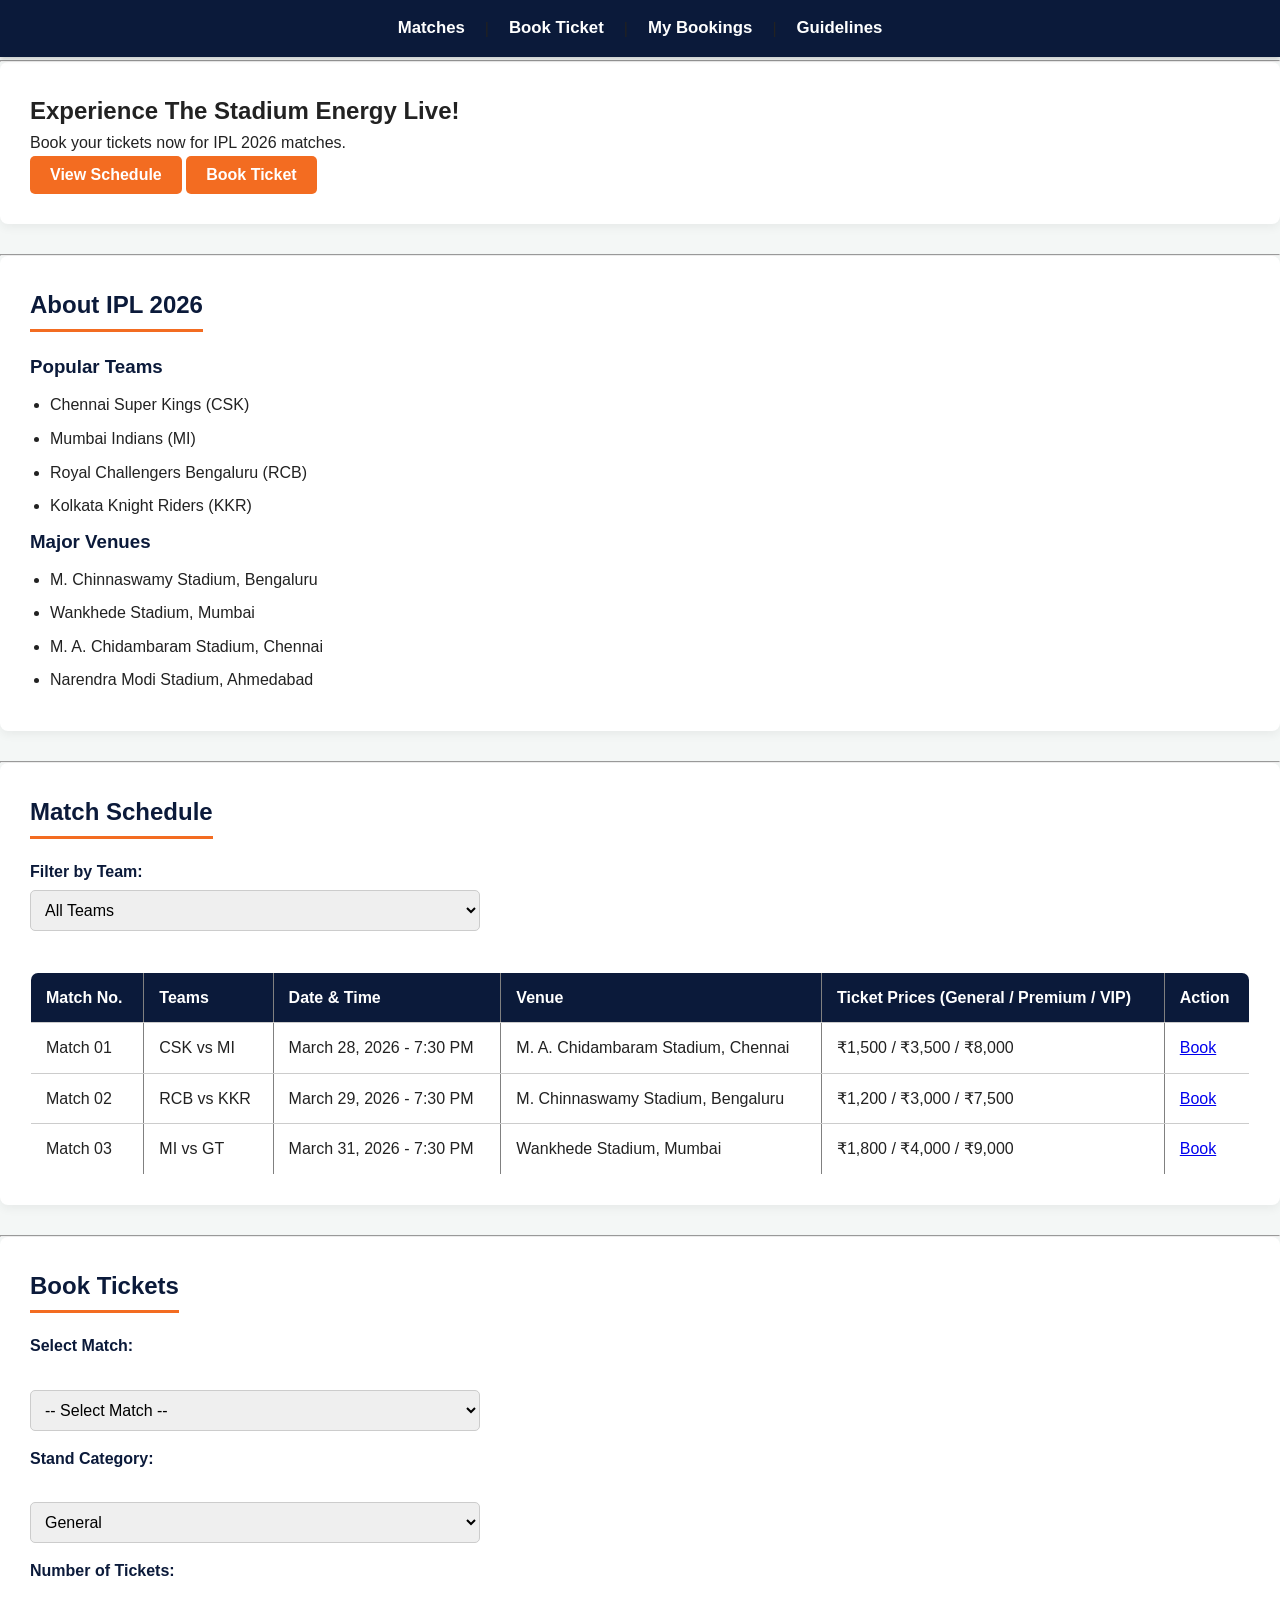
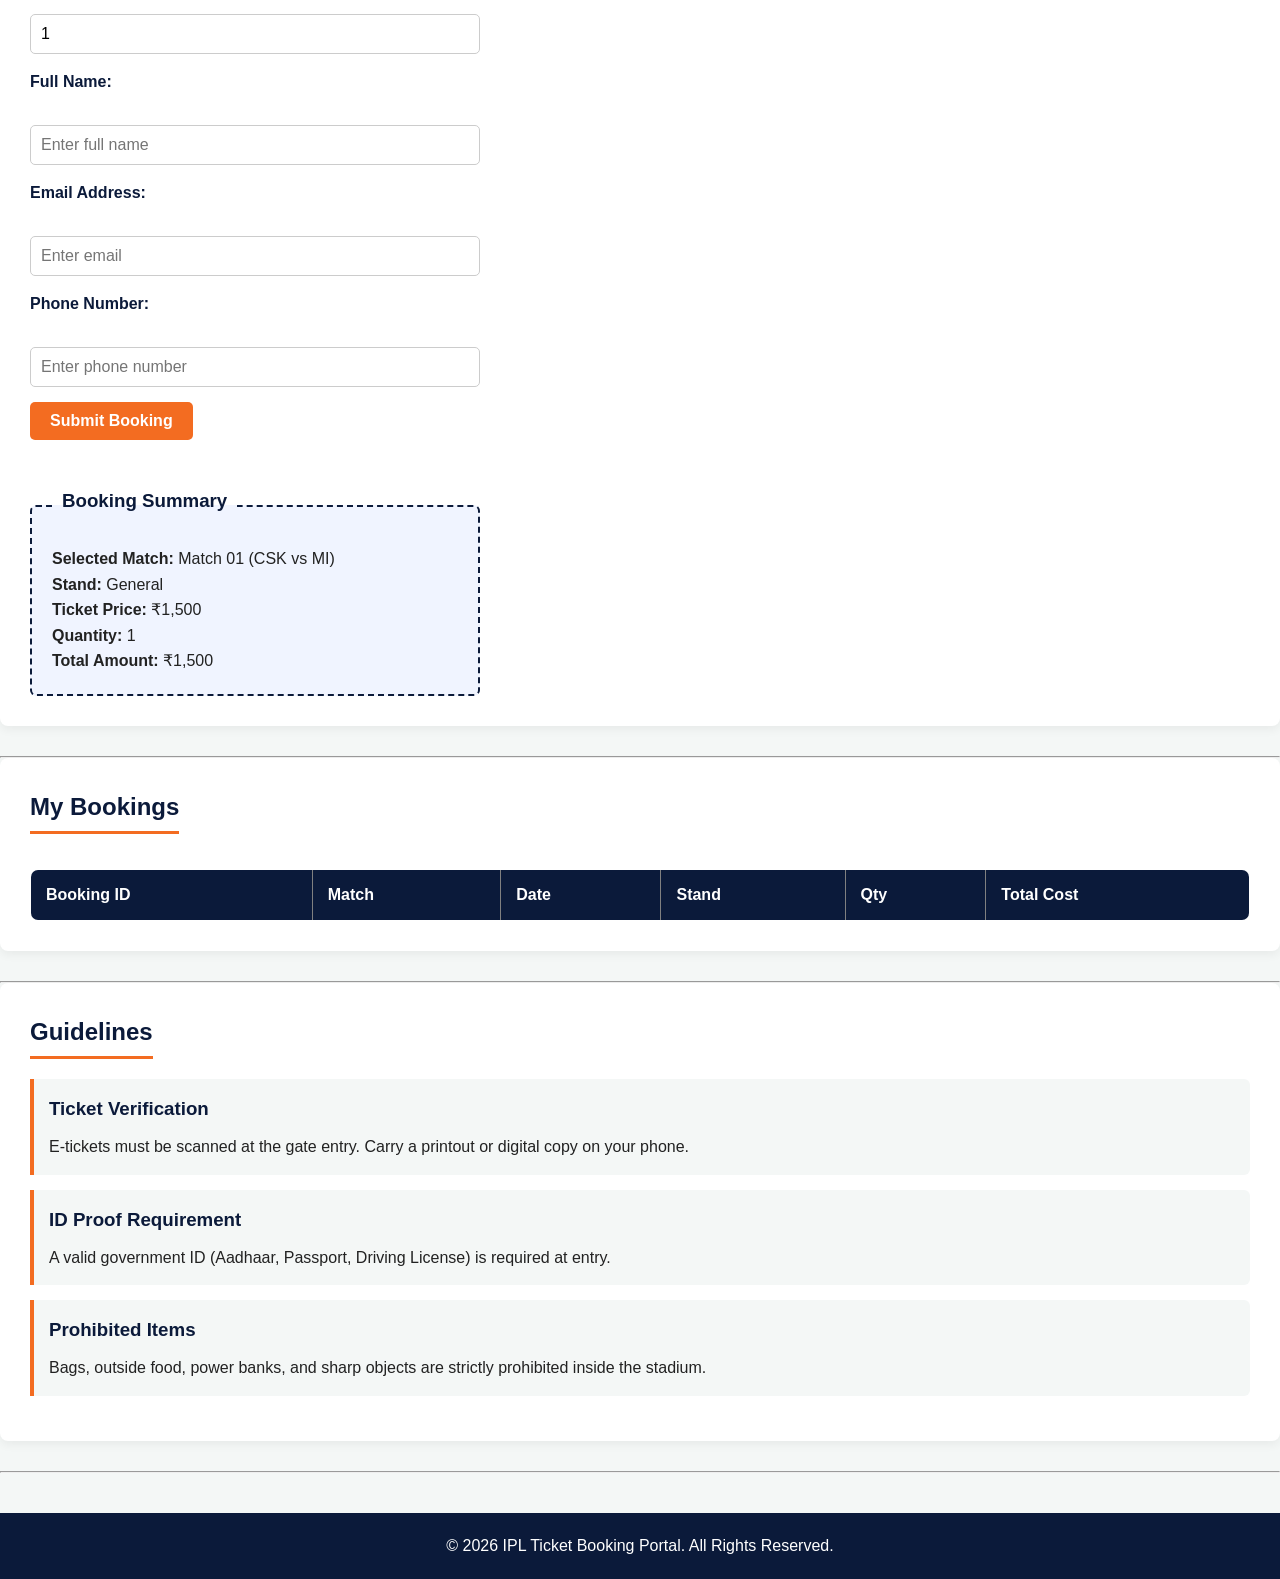
==== index.html @ 17ff1661 "initial commit containg my first html and css files" ====
<!DOCTYPE html>
<html lang="en">
<head>
    <meta charset="UTF-8">
    <title>IPL 2026 Ticket Booking</title>
    <link rel="stylesheet" href="style.css">
</head>
<body>

    <!-- Navigation Bar -->
    <header>
        <nav>
            <a href="#schedule">Matches</a> | 
            <a href="#book-ticket">Book Ticket</a> | 
            <a href="#my-bookings">My Bookings</a> | 
            <a href="#guidelines">Guidelines</a>
        </nav>
    </header>

    <hr>

    <!-- Banner (Hero) Section -->
    <section>
        <h1>Experience The Stadium Energy Live!</h1>
        <p>Book your tickets now for IPL 2026 matches.</p>
        <a href="#schedule"><button>View Schedule</button></a>
        <a href="#book-ticket"><button>Book Ticket</button></a>
    </section>

    <hr>

    <!-- About IPL 2026 Section -->
    <section>
        <h2>About IPL 2026</h2>
        
        <h3>Popular Teams</h3>
        <ul>
            <li>Chennai Super Kings (CSK)</li>
            <li>Mumbai Indians (MI)</li>
            <li>Royal Challengers Bengaluru (RCB)</li>
            <li>Kolkata Knight Riders (KKR)</li>
        </ul>

        <h3>Major Venues</h3>
        <ul>
            <li>M. Chinnaswamy Stadium, Bengaluru</li>
            <li>Wankhede Stadium, Mumbai</li>
            <li>M. A. Chidambaram Stadium, Chennai</li>
            <li>Narendra Modi Stadium, Ahmedabad</li>
        </ul>
    </section>

    <hr>

    <!-- Match Schedule Section -->
    <section id="schedule">
        <h2>Match Schedule</h2>

        <!-- Team Filter -->
        <label for="filter">Filter by Team: </label>
        <select id="filter">
            <option value="all">All Teams</option>
            <option value="CSK">Chennai Super Kings</option>
            <option value="MI">Mumbai Indians</option>
            <option value="RCB">Royal Challengers Bengaluru</option>
        </select>

        <br><br>

        <!-- Schedule Table -->
        <table border="1">
            <thead>
                <tr>
                    <th>Match No.</th>
                    <th>Teams</th>
                    <th>Date & Time</th>
                    <th>Venue</th>
                    <th>Ticket Prices (General / Premium / VIP)</th>
                    <th>Action</th>
                </tr>
            </thead>
            <tbody>
                <tr>
                    <td>Match 01</td>
                    <td>CSK vs MI</td>
                    <td>March 28, 2026 - 7:30 PM</td>
                    <td>M. A. Chidambaram Stadium, Chennai</td>
                    <td>₹1,500 / ₹3,500 / ₹8,000</td>
                    <td><a href="#book-ticket">Book</a></td>
                </tr>
                <tr>
                    <td>Match 02</td>
                    <td>RCB vs KKR</td>
                    <td>March 29, 2026 - 7:30 PM</td>
                    <td>M. Chinnaswamy Stadium, Bengaluru</td>
                    <td>₹1,200 / ₹3,000 / ₹7,500</td>
                    <td><a href="#book-ticket">Book</a></td>
                </tr>
                <tr>
                    <td>Match 03</td>
                    <td>MI vs GT</td>
                    <td>March 31, 2026 - 7:30 PM</td>
                    <td>Wankhede Stadium, Mumbai</td>
                    <td>₹1,800 / ₹4,000 / ₹9,000</td>
                    <td><a href="#book-ticket">Book</a></td>
                </tr>
            </tbody>
        </table>
    </section>

    <hr>

    <!-- Ticket Booking Form & Summary Section -->
    <section id="book-ticket">
        <h2>Book Tickets</h2>

        <!-- Booking Form -->
        <form action="#" method="post">
            <p>
                <label for="match">Select Match:</label><br>
                <select id="match" required>
                    <option value="">-- Select Match --</option>
                    <option value="m1">Match 01: CSK vs MI</option>
                    <option value="m2">Match 02: RCB vs KKR</option>
                    <option value="m3">Match 03: MI vs GT</option>
                </select>
            </p>

            <p>
                <label for="stand">Stand Category:</label><br>
                <select id="stand" required>
                    <option value="General">General</option>
                    <option value="Premium">Premium</option>
                    <option value="VIP">VIP</option>
                </select>
            </p>

            <p>
                <label for="tickets">Number of Tickets:</label><br>
                <input type="number" id="tickets" min="1" max="10" value="1" required>
            </p>

            <p>
                <label for="name">Full Name:</label><br>
                <input type="text" id="name" placeholder="Enter full name" required>
            </p>

            <p>
                <label for="email">Email Address:</label><br>
                <input type="email" id="email" placeholder="Enter email" required>
            </p>

            <p>
                <label for="phone">Phone Number:</label><br>
                <input type="tel" id="phone" placeholder="Enter phone number" required>
            </p>

            <button type="submit">Submit Booking</button>
        </form>

        <br>

        <!-- Booking Summary Card -->
        <fieldset>
            <legend><h3>Booking Summary</h3></legend>
            <p><strong>Selected Match:</strong> Match 01 (CSK vs MI)</p>
            <p><strong>Stand:</strong> General</p>
            <p><strong>Ticket Price:</strong> ₹1,500</p>
            <p><strong>Quantity:</strong> 1</p>
            <p><strong>Total Amount:</strong> ₹1,500</p>
        </fieldset>
    </section>

    <hr>

    <!-- My Bookings Section -->
    <section id="my-bookings">
        <h2>My Bookings</h2>
        <table border="1">
            <thead>
                <tr>
                    <th>Booking ID</th>
                    <th>Match</th>
                    <th>Date</th>
                    <th>Stand</th>
                    <th>Qty</th>
                    <th>Total Cost</th>
                </tr>
            </thead>
            <tbody>
                <!-- Empty table for future record -->
            </tbody>
        </table>
    </section>

    <hr>

    <!-- Guidelines Section -->
    <section id="guidelines">
        <h2>Guidelines</h2>
        
        <article>
            <h3>Ticket Verification</h3>
            <p>E-tickets must be scanned at the gate entry. Carry a printout or digital copy on your phone.</p>
        </article>

        <article>
            <h3>ID Proof Requirement</h3>
            <p>A valid government ID (Aadhaar, Passport, Driving License) is required at entry.</p>
        </article>

        <article>
            <h3>Prohibited Items</h3>
            <p>Bags, outside food, power banks, and sharp objects are strictly prohibited inside the stadium.</p>
        </article>
    </section>

    <hr>

    <!-- Footer -->
    <footer>
        <p>&copy; 2026 IPL Ticket Booking Portal. All Rights Reserved.</p>
    </footer>

</body>
</html>
---- style.css ----
/* ==========================================
   1. CSS Variables (Theme Configuration)
   ================================---------- */
:root {
    --primary-color: #0b1a3a;     /* Deep Navy */
    --accent-color: #f36c21;      /* IPL Orange */
    --bg-color: #f4f7f6;          /* Light grayish background */
    --card-bg: #ffffff;           /* Pure white for cards */
    --text-color: #222222;        /* Dark text for readability */
    --border-color: #cccccc;      /* Light gray for borders */
}

/* ==========================================
   2. Base Reset & Typography
   ================================---------- */
* {
    margin: 0;
    padding: 0;
    box-sizing: border-box;
    font-family: 'Segoe UI', Tahoma, Geneva, Verdana, sans-serif;
}

body {
    background-color: var(--bg-color);
    color: var(--text-color);
    line-height: 1.6;
}

.container {
    width: 85%;
    max-width: 1200px;
    margin: 30px auto;
}

/* ==========================================
   3. Navigation Bar (Fixed Position)
   ================================---------- */
header {
    background-color: var(--primary-color);
    position: fixed;
    top: 0;
    left: 0;
    width: 100%;
    z-index: 1000;
    box-shadow: 0 2px 5px rgba(0, 0, 0, 0.2);
}

nav {
    display: flex;
    justify-content: center;
    align-items: center;
    padding: 15px 0;
}

nav a {
    color: #ffffff;
    text-decoration: none;
    margin: 0 20px;
    font-weight: 600;
    font-size: 1.05rem;
    transition: color 0.3s ease;
}

nav a:hover {
    color: var(--accent-color);
}

/* Push content down so it doesn't hide under fixed header */
body {
    padding-top: 60px; 
}

/* ==========================================
   4. Banner (Hero) Section
   ================================---------- */
.hero {
    background: linear-gradient(rgba(11, 26, 58, 0.85), rgba(11, 26, 58, 0.85)), 
                url('https://images.unsplash.com/photo-1540747913346-19e32dc3e97e?q=80&w=1200') center/cover no-repeat;
    color: #ffffff;
    text-align: center;
    padding: 100px 20px;
    margin-bottom: 30px;
}

.hero h1 {
    font-size: 2.5rem;
    margin-bottom: 10px;
}

.hero p {
    font-size: 1.2rem;
    margin-bottom: 25px;
    color: #dddddd;
}

/* ==========================================
   5. Buttons & Links Styling
   ================================---------- */
button, .btn {
    background-color: var(--accent-color);
    color: #ffffff;
    border: none;
    padding: 10px 20px;
    font-size: 1rem;
    font-weight: bold;
    border-radius: 5px;
    cursor: pointer;
    text-decoration: none;
    display: inline-block;
    transition: background-color 0.2s ease;
}

button:hover, .btn:hover {
    background-color: #d95a12;
}

/* ==========================================
   6. Sections & Cards Styling
   ================================---------- */
section {
    background-color: var(--card-bg);
    padding: 30px;
    margin-bottom: 30px;
    border-radius: 8px;
    box-shadow: 0 4px 10px rgba(0, 0, 0, 0.05);
}

h2 {
    color: var(--primary-color);
    border-bottom: 3px solid var(--accent-color);
    display: inline-block;
    padding-bottom: 5px;
    margin-bottom: 20px;
}

h3 {
    color: var(--primary-color);
    margin-bottom: 10px;
}

ul {
    padding-left: 20px;
}

li {
    margin-bottom: 8px;
}

/* Guidelines Articles as Cards */
article {
    background-color: var(--bg-color);
    border-left: 4px solid var(--accent-color);
    padding: 15px;
    margin-bottom: 15px;
    border-radius: 0 6px 6px 0;
}

/* ==========================================
   7. Tables Styling
   ================================---------- */
table {
    width: 100%;
    border-collapse: collapse;
    margin-top: 15px;
    background-color: var(--card-bg);
    border-radius: 8px;
    overflow: hidden;
}

th, td {
    padding: 12px 15px;
    text-align: left;
    border-bottom: 1px solid var(--border-color);
}

th {
    background-color: var(--primary-color);
    color: #ffffff;
}

tr:hover {
    background-color: #f1f5f9;
}

/* ==========================================
   8. Forms & Summary Fieldset Styling
   ================================---------- */
form p {
    margin-bottom: 15px;
}

label {
    font-weight: 600;
    display: block;
    margin-bottom: 5px;
    color: var(--primary-color);
}

input, select {
    width: 100%;
    max-width: 450px;
    padding: 10px;
    border: 1px solid var(--border-color);
    border-radius: 5px;
    box-sizing: border-box;
    font-size: 1rem;
}

input:focus, select:focus {
    outline: none;
    border-color: var(--accent-color);
}

fieldset {
    border: 2px dashed var(--primary-color);
    border-radius: 6px;
    padding: 20px;
    background-color: #f0f4ff;
    max-width: 450px;
    margin-top: 20px;
}

legend {
    font-weight: bold;
    color: var(--primary-color);
    padding: 0 10px;
}

/* ==========================================
   9. Footer Styling
   ================================---------- */
footer {
    background-color: var(--primary-color);
    color: #ffffff;
    text-align: center;
    padding: 20px 0;
    margin-top: 40px;
}
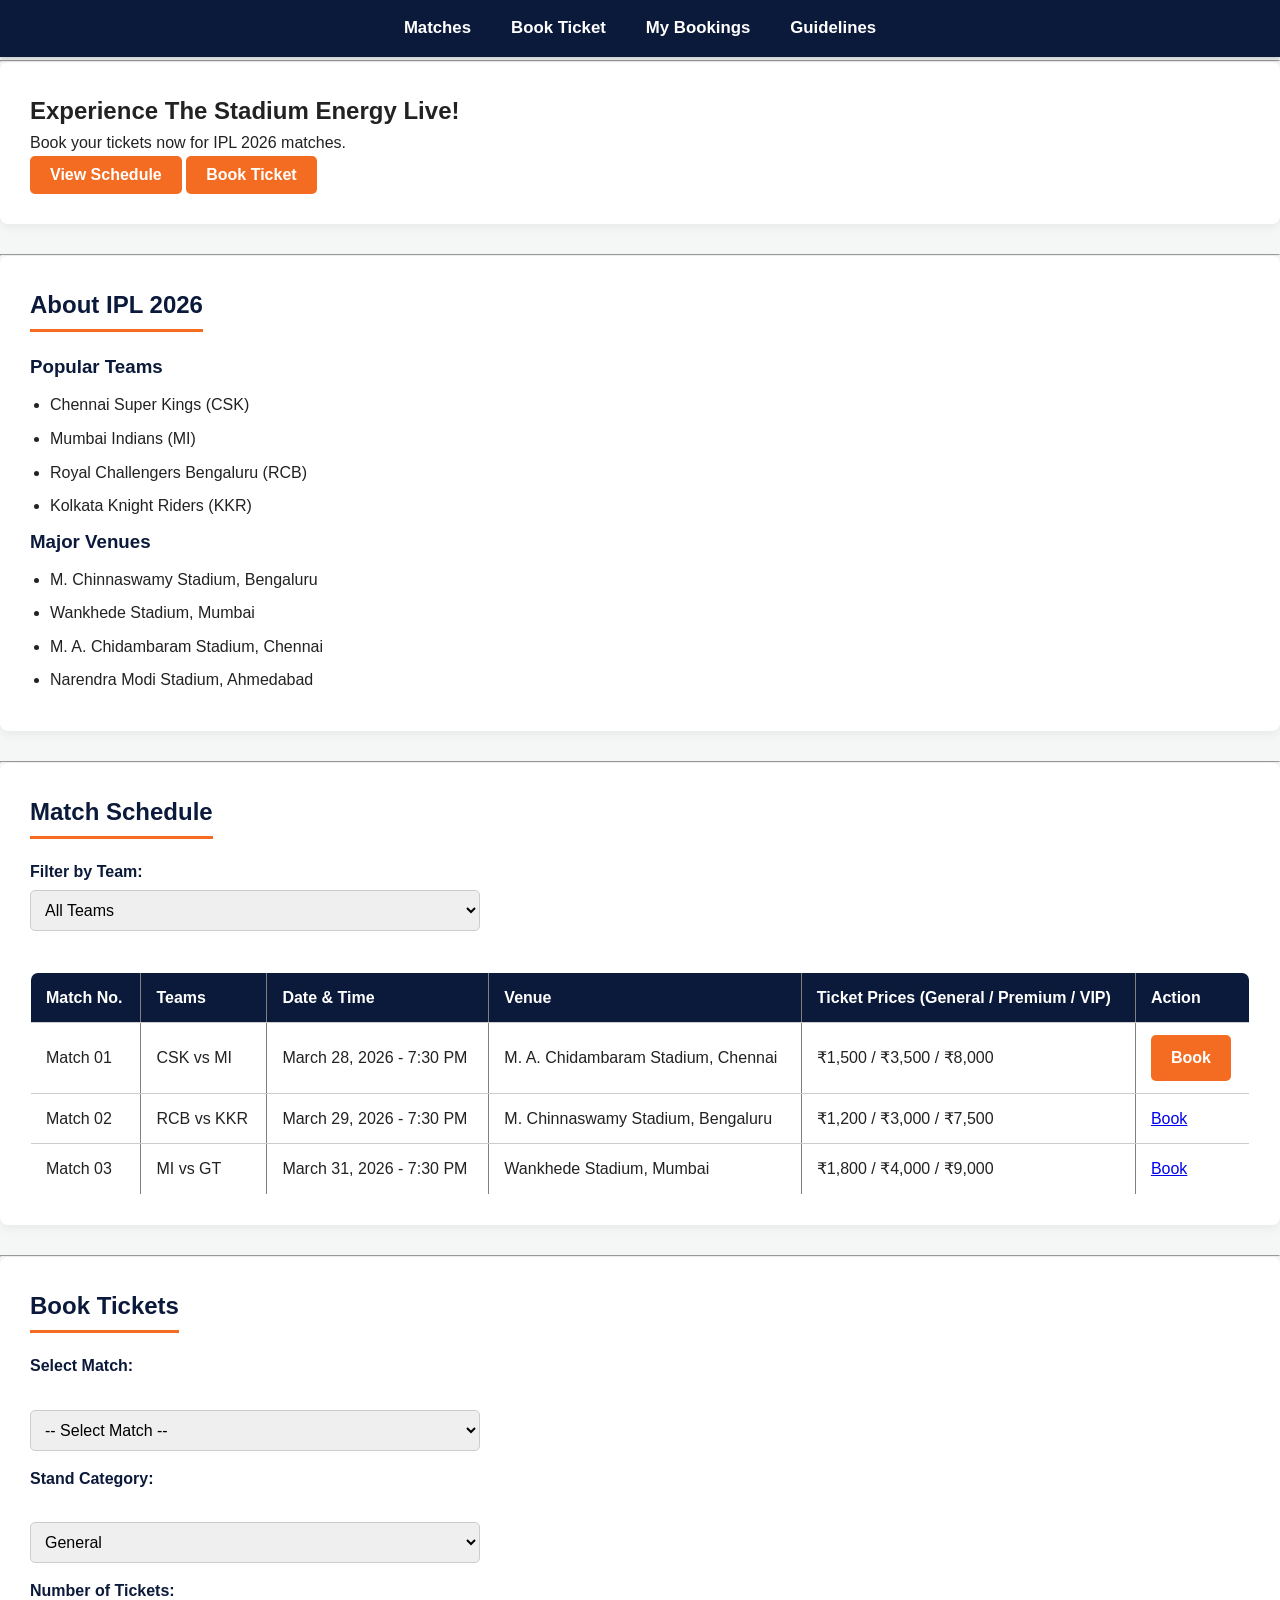
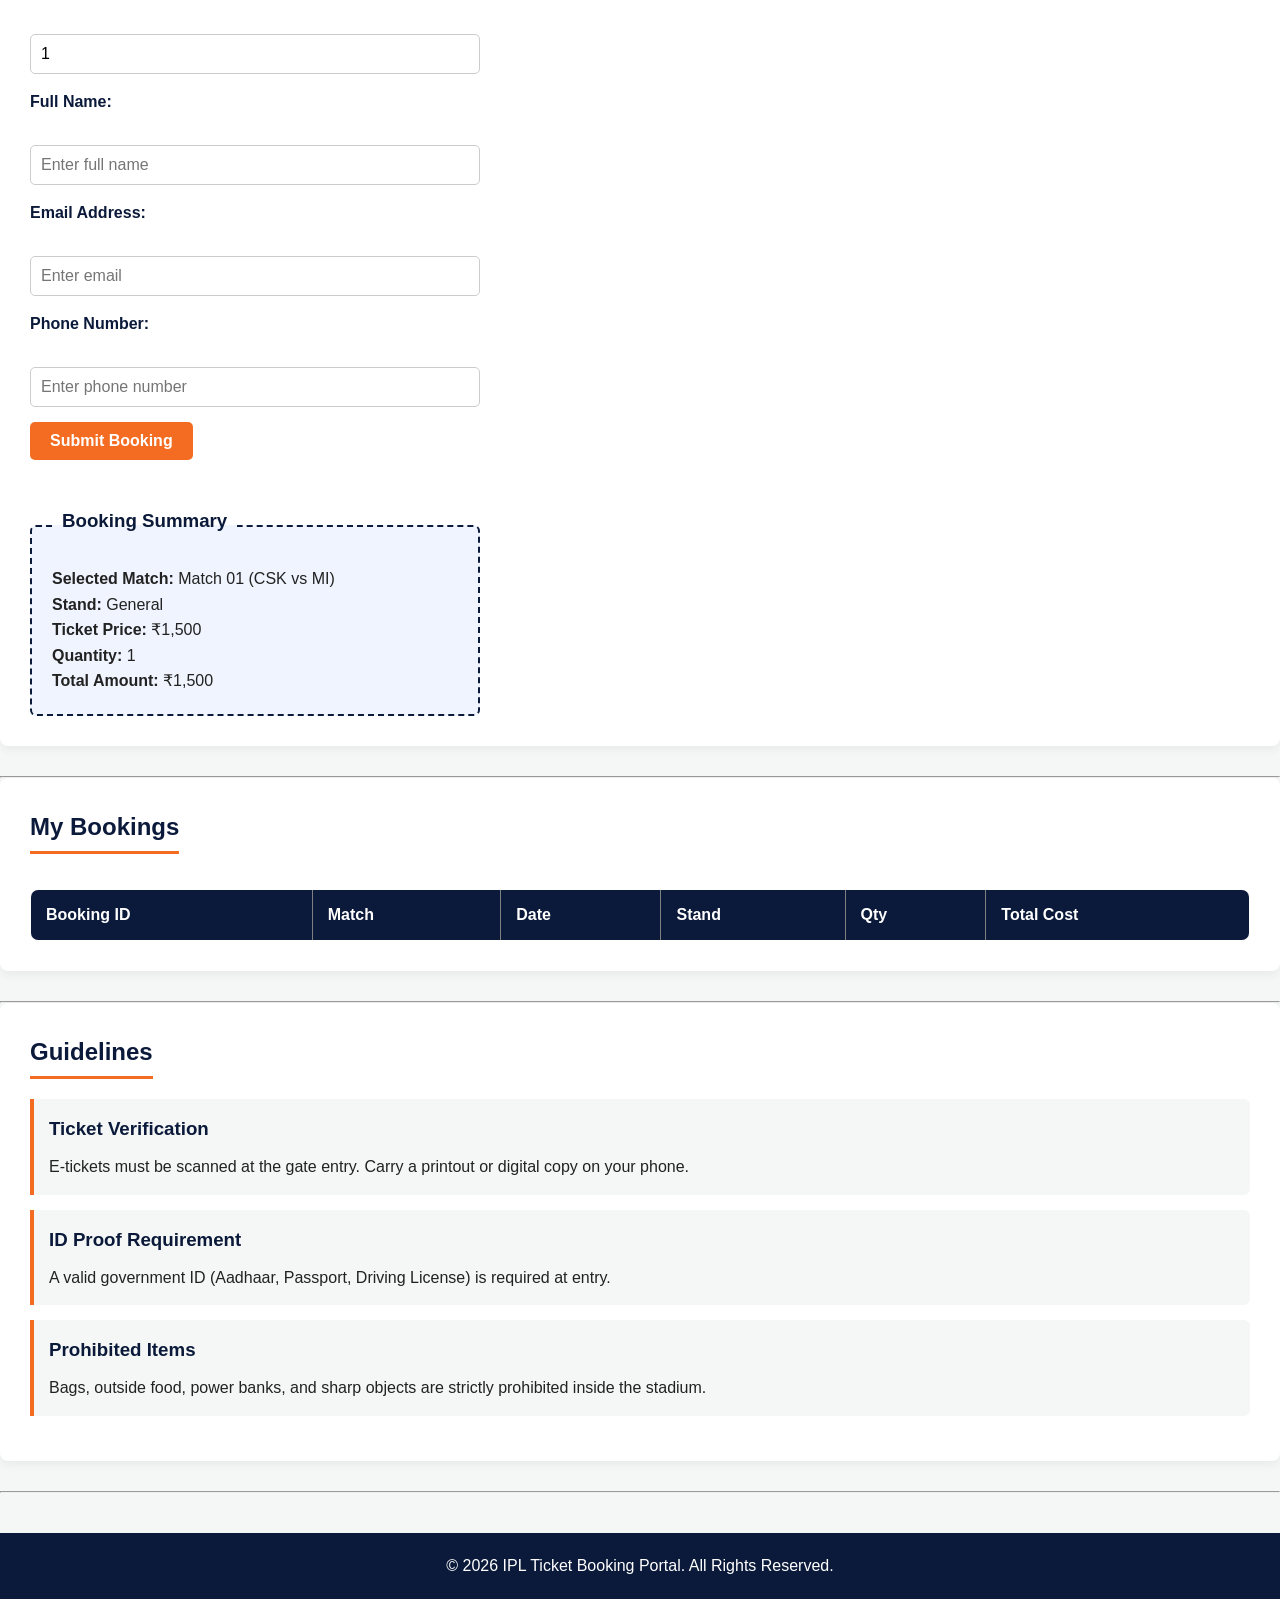
==== commit f8f664fe: "Add booking form page with HTML5 validation" ====
--- a/index.html
+++ b/index.html
@@ -10,11 +10,11 @@
     <!-- Navigation Bar -->
     <header>
         <nav>
-            <a href="#schedule">Matches</a> | 
-            <a href="#book-ticket">Book Ticket</a> | 
-            <a href="#my-bookings">My Bookings</a> | 
-            <a href="#guidelines">Guidelines</a>
-        </nav>
+    <a href="index.html#schedule">Matches</a>
+    <a href="booking.html">Book Ticket</a>
+    <a href="index.html#my-bookings">My Bookings</a>
+    <a href="index.html#guidelines">Guidelines</a>
+</nav>
     </header>
 
     <hr>
@@ -86,7 +86,7 @@
                     <td>March 28, 2026 - 7:30 PM</td>
                     <td>M. A. Chidambaram Stadium, Chennai</td>
                     <td>₹1,500 / ₹3,500 / ₹8,000</td>
-                    <td><a href="#book-ticket">Book</a></td>
+                   <td><a href="booking.html" class="btn">Book</a></td>
                 </tr>
                 <tr>
                     <td>Match 02</td>
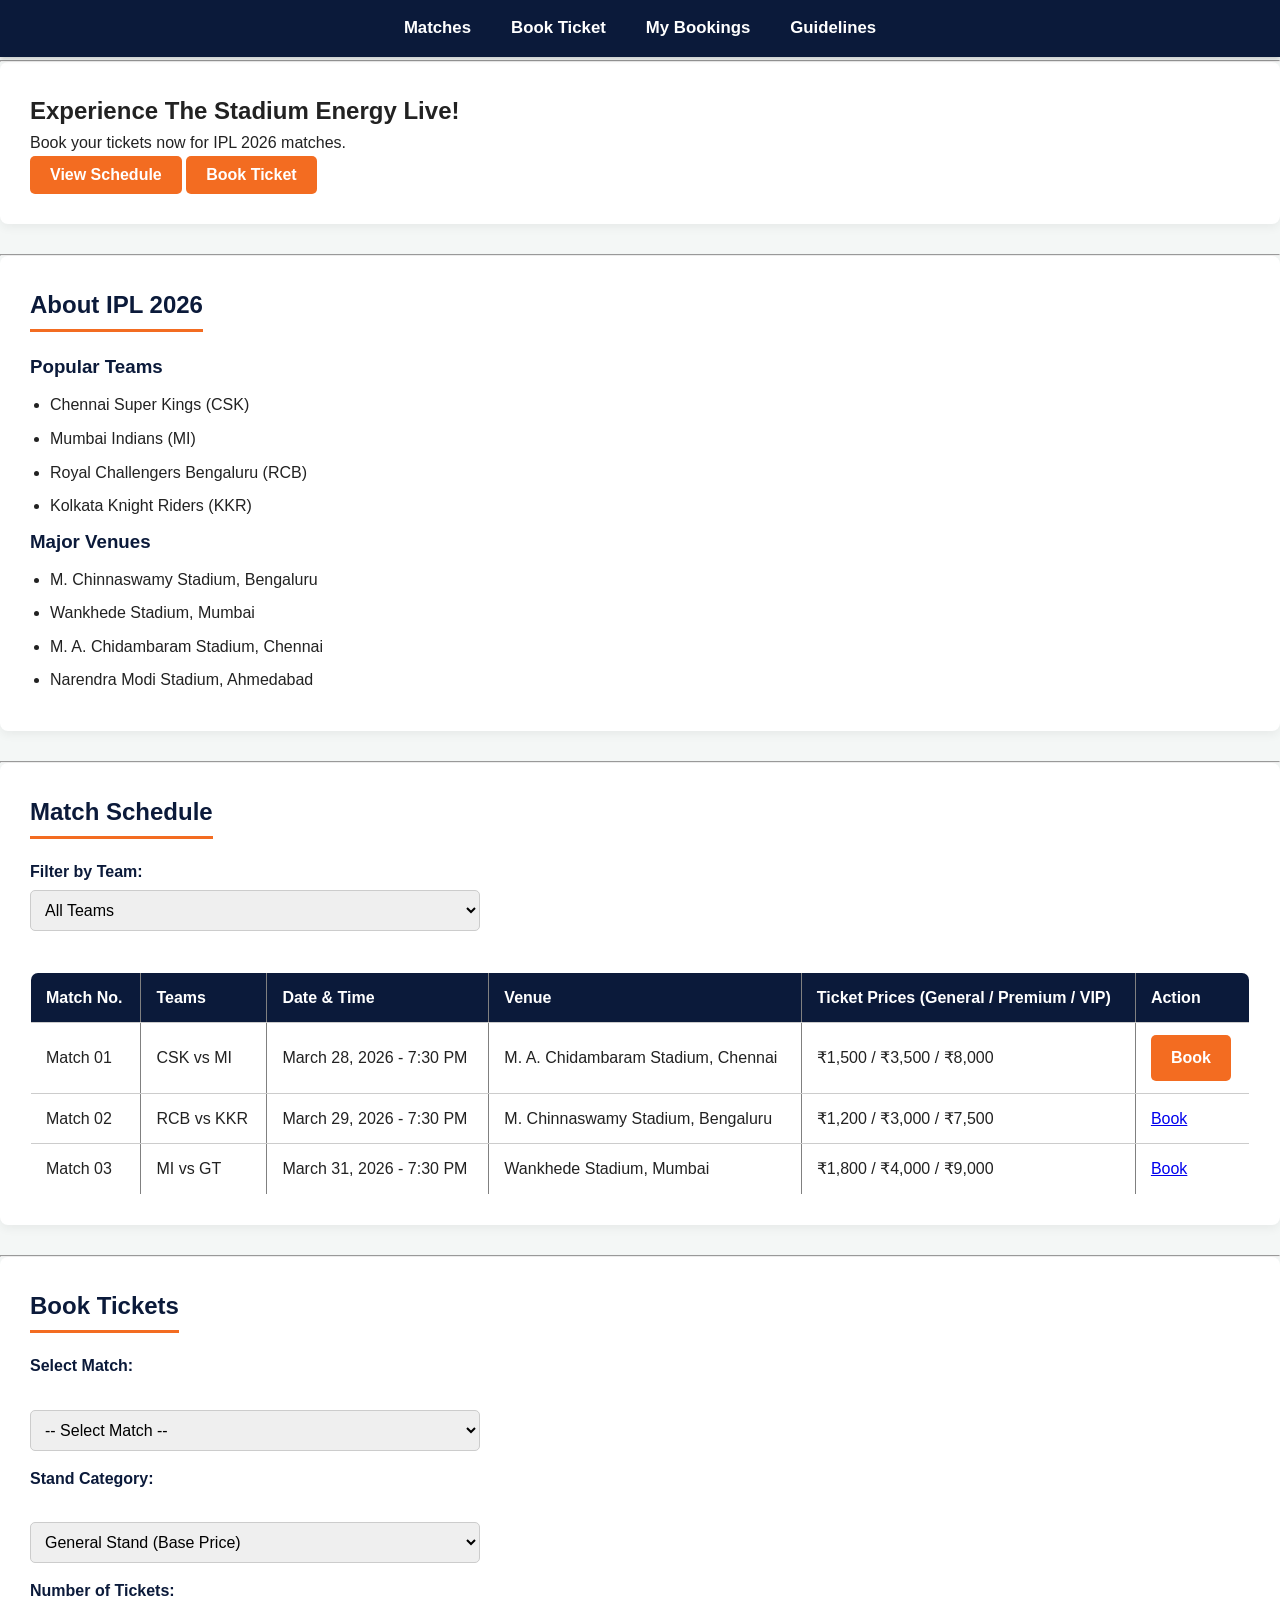
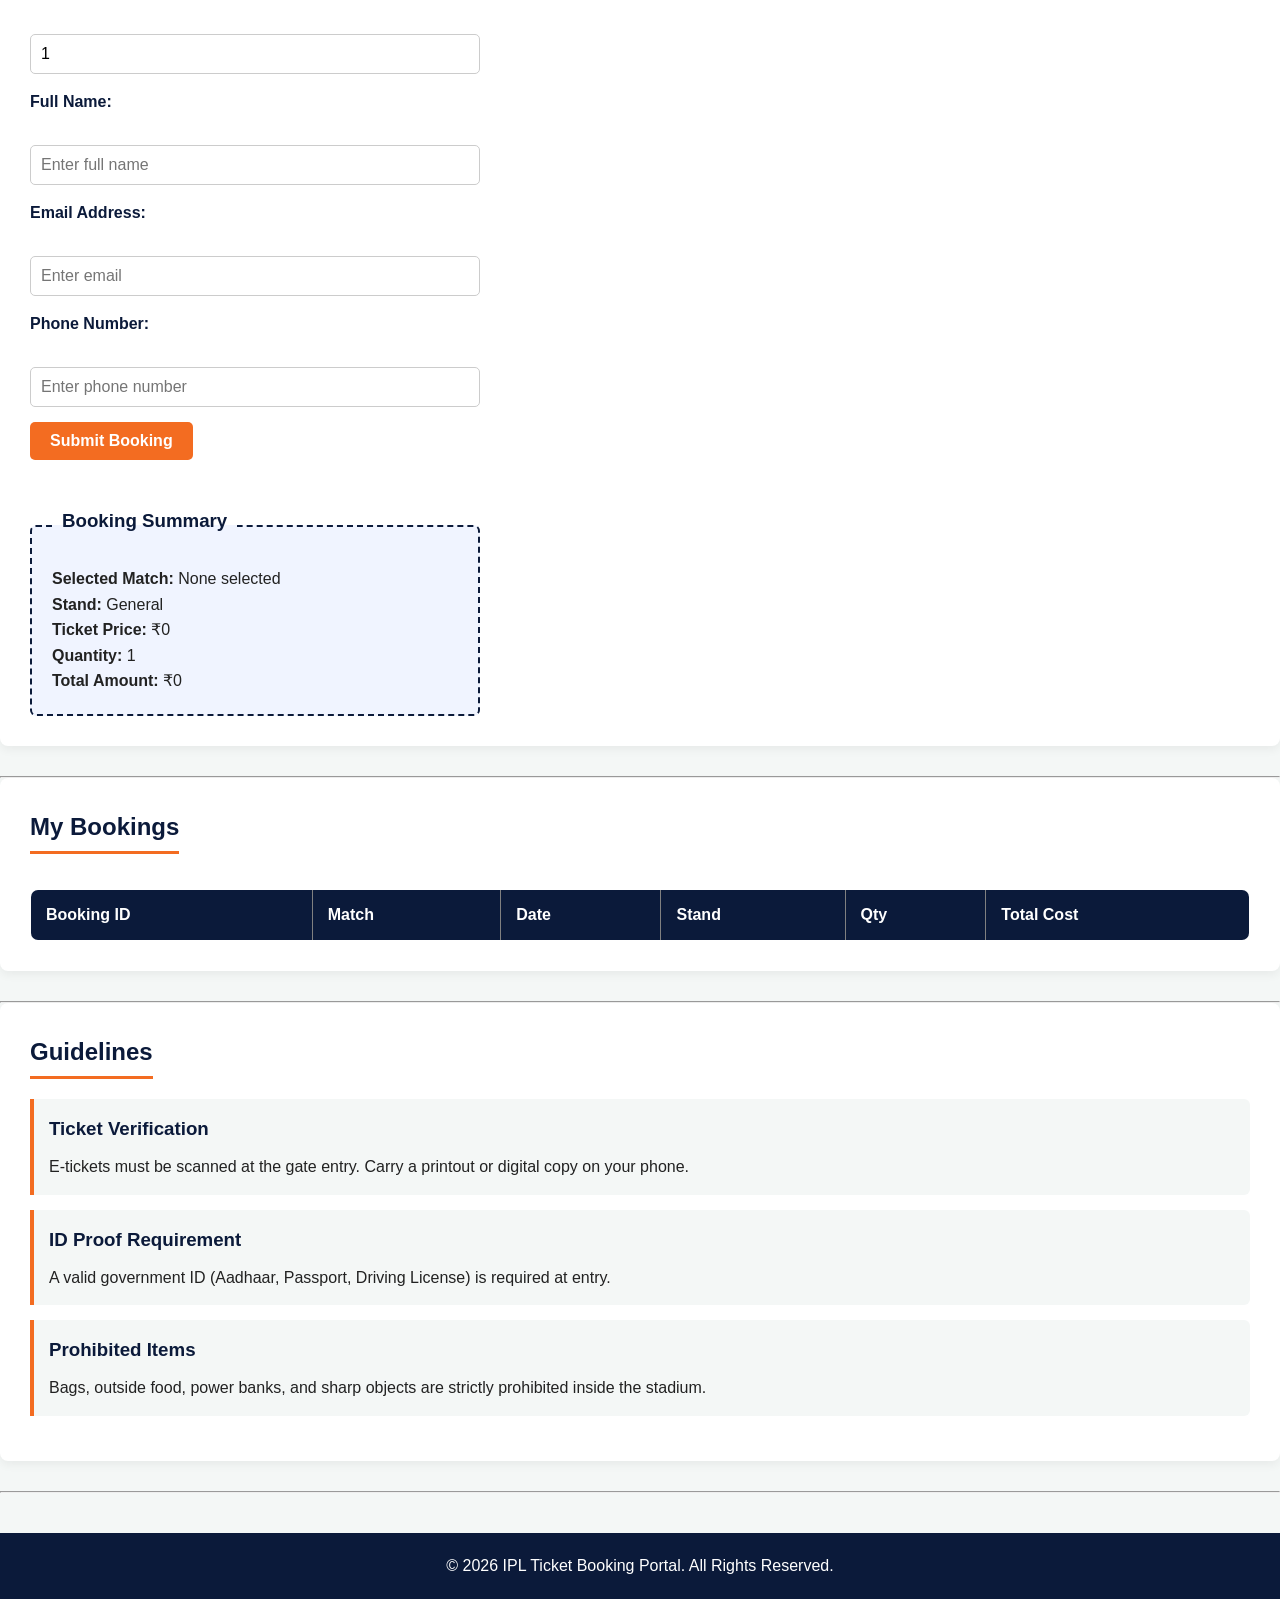
==== commit 5dbe7741: "Complete IPL ticket booking lab with live JS form summary and validation evidence" ====
--- a/index.html
+++ b/index.html
@@ -10,11 +10,11 @@
     <!-- Navigation Bar -->
     <header>
         <nav>
-    <a href="index.html#schedule">Matches</a>
-    <a href="booking.html">Book Ticket</a>
-    <a href="index.html#my-bookings">My Bookings</a>
-    <a href="index.html#guidelines">Guidelines</a>
-</nav>
+            <a href="index.html#schedule">Matches</a>
+            <a href="booking.html">Book Ticket</a>
+            <a href="index.html#my-bookings">My Bookings</a>
+            <a href="index.html#guidelines">Guidelines</a>
+        </nav>
     </header>
 
     <hr>
@@ -86,7 +86,7 @@
                     <td>March 28, 2026 - 7:30 PM</td>
                     <td>M. A. Chidambaram Stadium, Chennai</td>
                     <td>₹1,500 / ₹3,500 / ₹8,000</td>
-                   <td><a href="booking.html" class="btn">Book</a></td>
+                    <td><a href="booking.html" class="btn">Book</a></td>
                 </tr>
                 <tr>
                     <td>Match 02</td>
@@ -117,27 +117,27 @@
         <!-- Booking Form -->
         <form action="#" method="post">
             <p>
-                <label for="match">Select Match:</label><br>
-                <select id="match" required>
-                    <option value="">-- Select Match --</option>
-                    <option value="m1">Match 01: CSK vs MI</option>
-                    <option value="m2">Match 02: RCB vs KKR</option>
-                    <option value="m3">Match 03: MI vs GT</option>
+                <label for="matchSelect">Select Match:</label><br>
+                <select id="matchSelect" required>
+                    <option value="" data-price="0">-- Select Match --</option>
+                    <option value="Match 01: CSK vs MI" data-price="1500">Match 01: CSK vs MI (₹1,500)</option>
+                    <option value="Match 02: RCB vs KKR" data-price="1200">Match 02: RCB vs KKR (₹1,200)</option>
+                    <option value="Match 03: MI vs GT" data-price="1800">Match 03: MI vs GT (₹1,800)</option>
                 </select>
             </p>
 
             <p>
-                <label for="stand">Stand Category:</label><br>
-                <select id="stand" required>
-                    <option value="General">General</option>
-                    <option value="Premium">Premium</option>
-                    <option value="VIP">VIP</option>
+                <label for="standSelect">Stand Category:</label><br>
+                <select id="standSelect" required>
+                    <option value="General" data-multiplier="1">General Stand (Base Price)</option>
+                    <option value="Premium" data-multiplier="2">Premium Stand (2x)</option>
+                    <option value="VIP" data-multiplier="4">VIP Hospitality (4x)</option>
                 </select>
             </p>
 
             <p>
-                <label for="tickets">Number of Tickets:</label><br>
-                <input type="number" id="tickets" min="1" max="10" value="1" required>
+                <label for="ticketQty">Number of Tickets:</label><br>
+                <input type="number" id="ticketQty" min="1" max="10" value="1" required>
             </p>
 
             <p>
@@ -163,11 +163,11 @@
         <!-- Booking Summary Card -->
         <fieldset>
             <legend><h3>Booking Summary</h3></legend>
-            <p><strong>Selected Match:</strong> Match 01 (CSK vs MI)</p>
-            <p><strong>Stand:</strong> General</p>
-            <p><strong>Ticket Price:</strong> ₹1,500</p>
-            <p><strong>Quantity:</strong> 1</p>
-            <p><strong>Total Amount:</strong> ₹1,500</p>
+            <p><strong>Selected Match:</strong> <span id="summaryMatch">None selected</span></p>
+            <p><strong>Stand:</strong> <span id="summaryStand">General</span></p>
+            <p><strong>Ticket Price:</strong> ₹<span id="summaryPrice">0</span></p>
+            <p><strong>Quantity:</strong> <span id="summaryQty">1</span></p>
+            <p><strong>Total Amount:</strong> ₹<span id="summaryTotal">0</span></p>
         </fieldset>
     </section>
 
@@ -221,6 +221,7 @@
     <footer>
         <p>&copy; 2026 IPL Ticket Booking Portal. All Rights Reserved.</p>
     </footer>
+    <script src="app.js"></script>
 
 </body>
 </html>
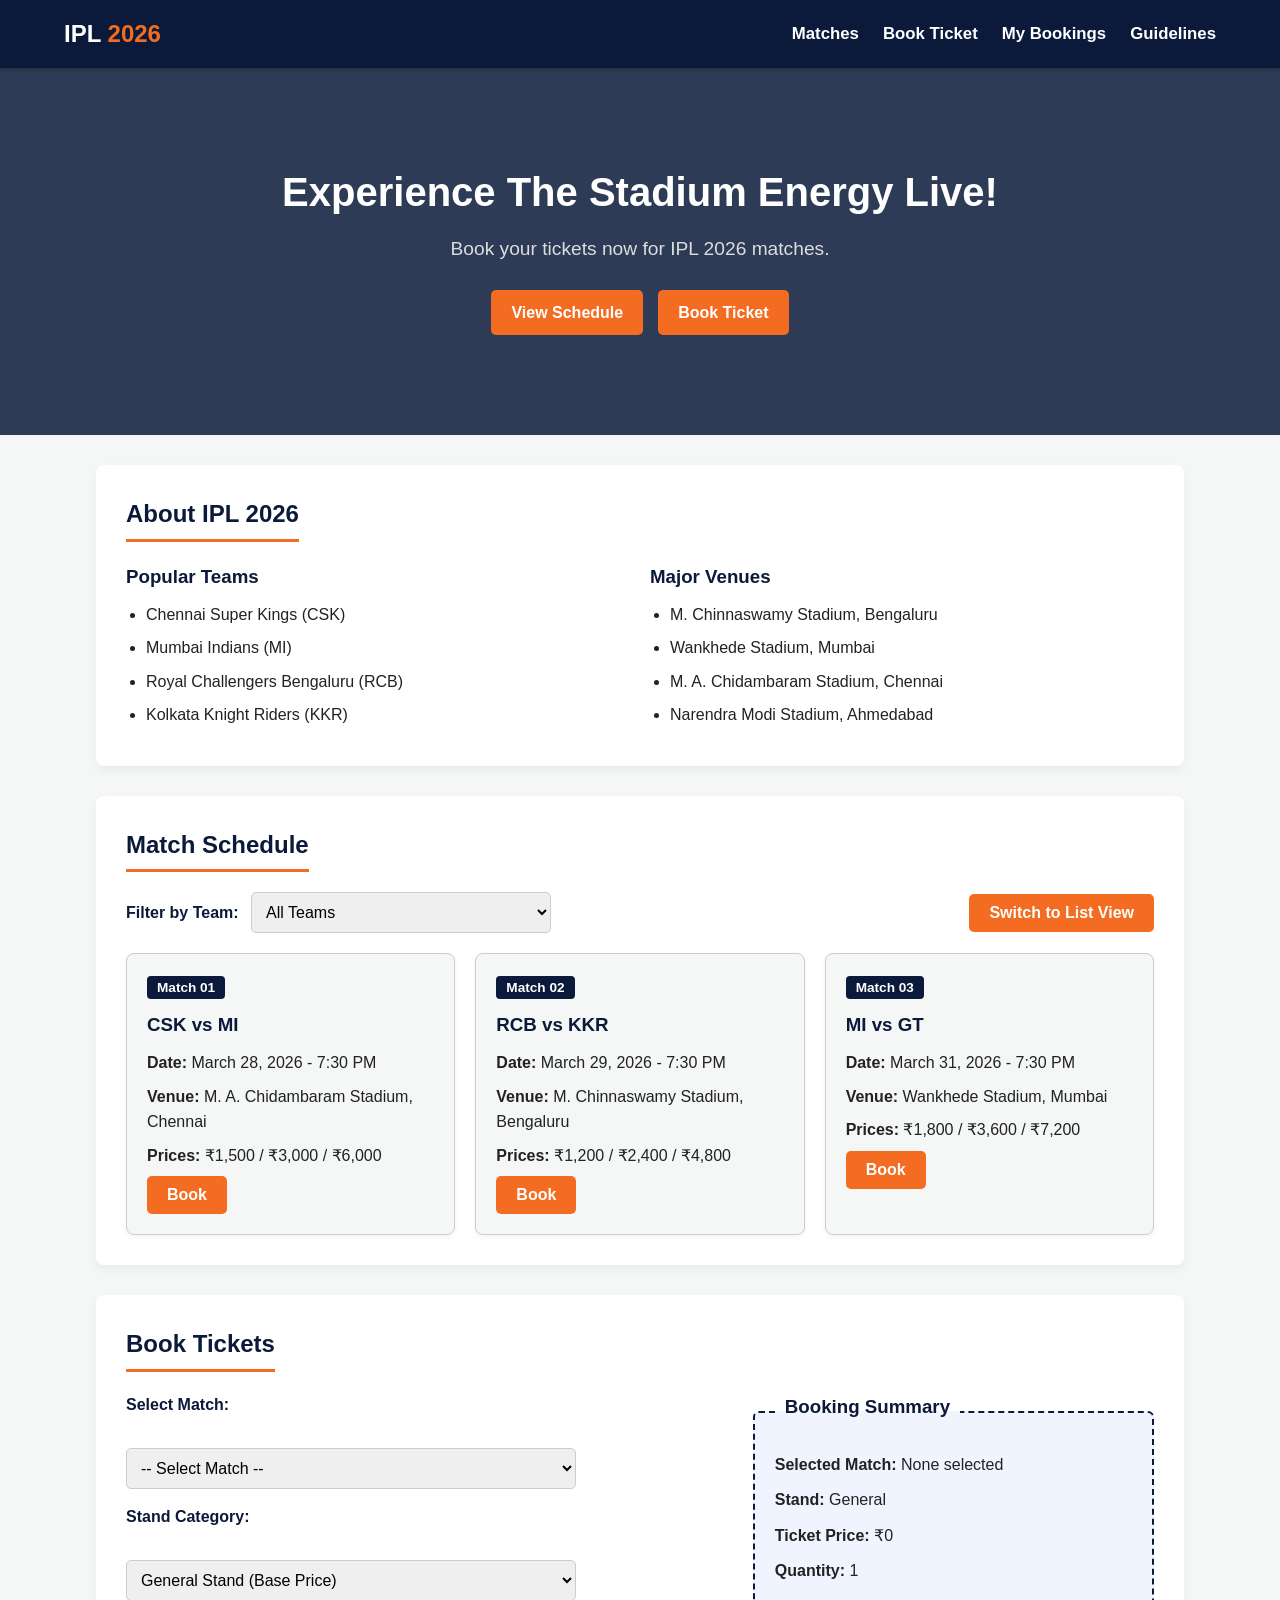
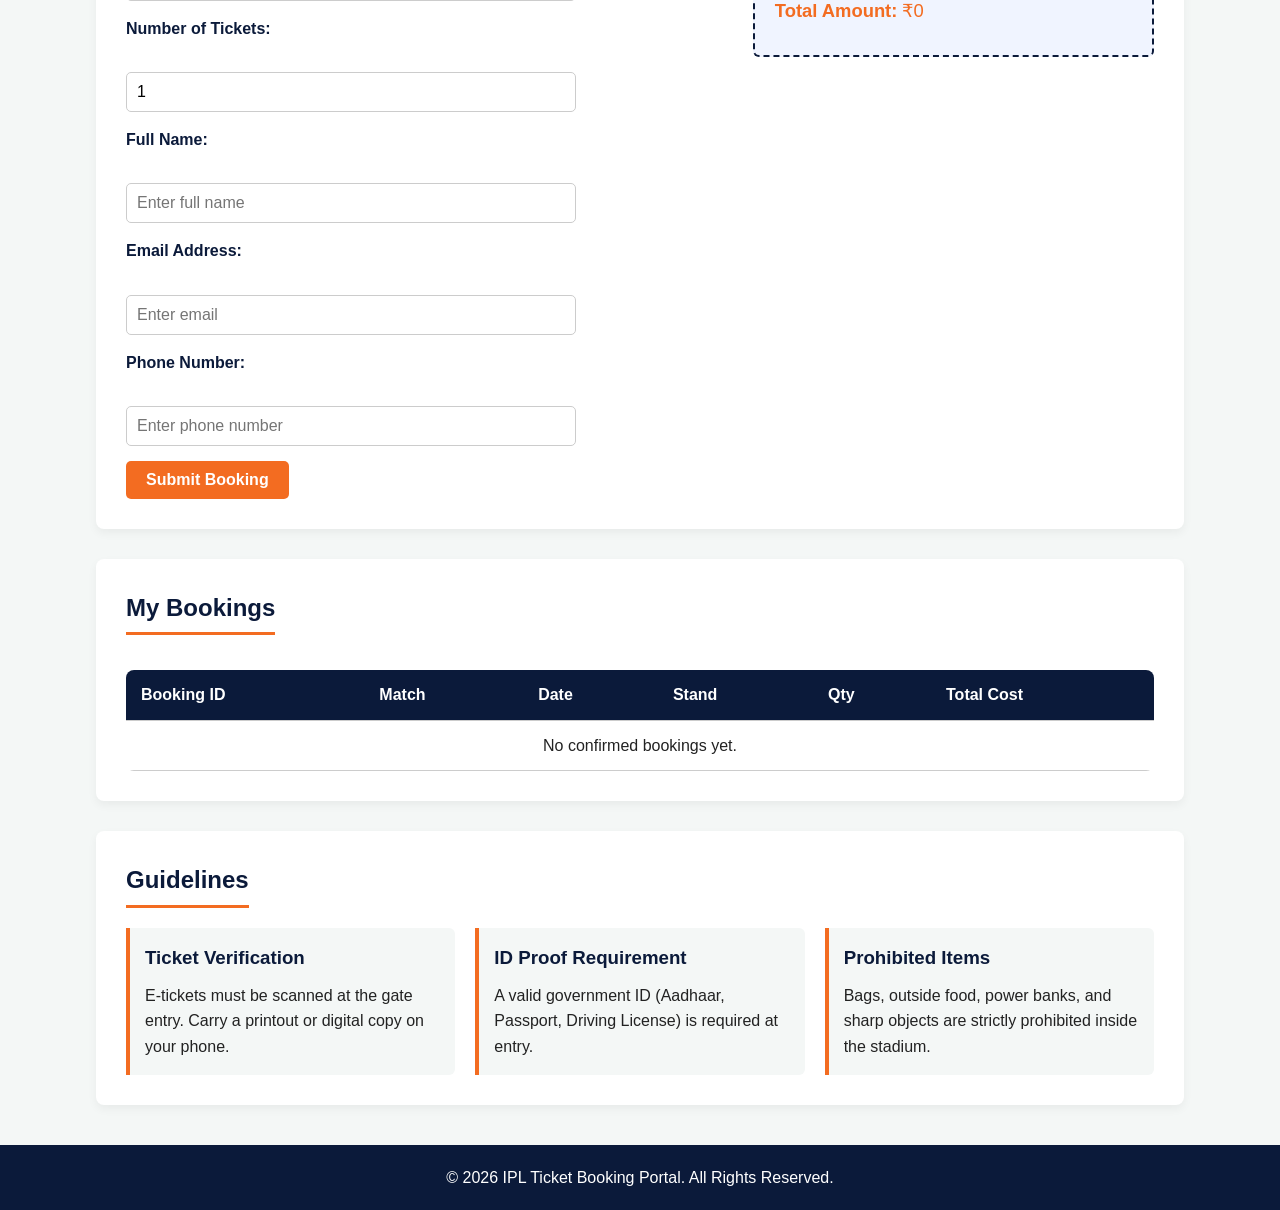
==== commit 0bf3b2eb: "Responsive CSS Grid/Flexbox layout, team filter, view toggle, and mobile menu" ====
--- a/index.html
+++ b/index.html
@@ -2,226 +2,218 @@
 <html lang="en">
 <head>
     <meta charset="UTF-8">
+    <meta name="viewport" content="width=device-width, initial-scale=1.0">
     <title>IPL 2026 Ticket Booking</title>
     <link rel="stylesheet" href="style.css">
 </head>
 <body>
 
-    <!-- Navigation Bar -->
-    <header>
-        <nav>
-            <a href="index.html#schedule">Matches</a>
-            <a href="booking.html">Book Ticket</a>
-            <a href="index.html#my-bookings">My Bookings</a>
-            <a href="index.html#guidelines">Guidelines</a>
+    <!-- Navigation Bar (Flexbox + Hamburger) -->
+    <header class="navbar">
+        <div class="logo">IPL <span>2026</span></div>
+        <button class="hamburger" id="hamburgerBtn" aria-label="Toggle navigation">&#9776;</button>
+        <nav class="nav-links" id="navLinks">
+            <a href="#schedule">Matches</a>
+            <a href="#book-ticket">Book Ticket</a>
+            <a href="#my-bookings">My Bookings</a>
+            <a href="#guidelines">Guidelines</a>
         </nav>
     </header>
 
-    <hr>
-
     <!-- Banner (Hero) Section -->
-    <section>
+    <section class="hero">
         <h1>Experience The Stadium Energy Live!</h1>
         <p>Book your tickets now for IPL 2026 matches.</p>
-        <a href="#schedule"><button>View Schedule</button></a>
-        <a href="#book-ticket"><button>Book Ticket</button></a>
-    </section>
-
-    <hr>
+        <div class="hero-btns">
+            <a href="#schedule" class="btn">View Schedule</a>
+            <a href="#book-ticket" class="btn btn-primary">Book Ticket</a>
+        </div>
+    </section>
 
     <!-- About IPL 2026 Section -->
-    <section>
+    <section class="container">
         <h2>About IPL 2026</h2>
-        
-        <h3>Popular Teams</h3>
-        <ul>
-            <li>Chennai Super Kings (CSK)</li>
-            <li>Mumbai Indians (MI)</li>
-            <li>Royal Challengers Bengaluru (RCB)</li>
-            <li>Kolkata Knight Riders (KKR)</li>
-        </ul>
-
-        <h3>Major Venues</h3>
-        <ul>
-            <li>M. Chinnaswamy Stadium, Bengaluru</li>
-            <li>Wankhede Stadium, Mumbai</li>
-            <li>M. A. Chidambaram Stadium, Chennai</li>
-            <li>Narendra Modi Stadium, Ahmedabad</li>
-        </ul>
-    </section>
-
-    <hr>
-
-    <!-- Match Schedule Section -->
-    <section id="schedule">
+        <div class="about-grid">
+            <div>
+                <h3>Popular Teams</h3>
+                <ul>
+                    <li>Chennai Super Kings (CSK)</li>
+                    <li>Mumbai Indians (MI)</li>
+                    <li>Royal Challengers Bengaluru (RCB)</li>
+                    <li>Kolkata Knight Riders (KKR)</li>
+                </ul>
+            </div>
+            <div>
+                <h3>Major Venues</h3>
+                <ul>
+                    <li>M. Chinnaswamy Stadium, Bengaluru</li>
+                    <li>Wankhede Stadium, Mumbai</li>
+                    <li>M. A. Chidambaram Stadium, Chennai</li>
+                    <li>Narendra Modi Stadium, Ahmedabad</li>
+                </ul>
+            </div>
+        </div>
+    </section>
+
+    <!-- Match Schedule Section (CSS Grid + JS Filter & View Toggle) -->
+    <section id="schedule" class="container">
         <h2>Match Schedule</h2>
 
-        <!-- Team Filter -->
-        <label for="filter">Filter by Team: </label>
-        <select id="filter">
-            <option value="all">All Teams</option>
-            <option value="CSK">Chennai Super Kings</option>
-            <option value="MI">Mumbai Indians</option>
-            <option value="RCB">Royal Challengers Bengaluru</option>
-        </select>
-
-        <br><br>
-
-        <!-- Schedule Table -->
-        <table border="1">
-            <thead>
-                <tr>
-                    <th>Match No.</th>
-                    <th>Teams</th>
-                    <th>Date & Time</th>
-                    <th>Venue</th>
-                    <th>Ticket Prices (General / Premium / VIP)</th>
-                    <th>Action</th>
-                </tr>
-            </thead>
-            <tbody>
-                <tr>
-                    <td>Match 01</td>
-                    <td>CSK vs MI</td>
-                    <td>March 28, 2026 - 7:30 PM</td>
-                    <td>M. A. Chidambaram Stadium, Chennai</td>
-                    <td>₹1,500 / ₹3,500 / ₹8,000</td>
-                    <td><a href="booking.html" class="btn">Book</a></td>
-                </tr>
-                <tr>
-                    <td>Match 02</td>
-                    <td>RCB vs KKR</td>
-                    <td>March 29, 2026 - 7:30 PM</td>
-                    <td>M. Chinnaswamy Stadium, Bengaluru</td>
-                    <td>₹1,200 / ₹3,000 / ₹7,500</td>
-                    <td><a href="#book-ticket">Book</a></td>
-                </tr>
-                <tr>
-                    <td>Match 03</td>
-                    <td>MI vs GT</td>
-                    <td>March 31, 2026 - 7:30 PM</td>
-                    <td>Wankhede Stadium, Mumbai</td>
-                    <td>₹1,800 / ₹4,000 / ₹9,000</td>
-                    <td><a href="#book-ticket">Book</a></td>
-                </tr>
-            </tbody>
-        </table>
-    </section>
-
-    <hr>
+        <div class="schedule-controls">
+            <div>
+                <label for="teamFilter">Filter by Team: </label>
+                <select id="teamFilter">
+                    <option value="all">All Teams</option>
+                    <option value="CSK">Chennai Super Kings (CSK)</option>
+                    <option value="MI">Mumbai Indians (MI)</option>
+                    <option value="RCB">Royal Challengers Bengaluru (RCB)</option>
+                    <option value="KKR">Kolkata Knight Riders (KKR)</option>
+                    <option value="GT">Gujarat Titans (GT)</option>
+                </select>
+            </div>
+            <button id="toggleViewBtn" class="btn">Switch to List View</button>
+        </div>
+
+        <!-- Match Cards Container -->
+        <div id="matchContainer" class="match-grid">
+            <div class="match-card" data-teams="CSK MI">
+                <span class="badge">Match 01</span>
+                <h3>CSK vs MI</h3>
+                <p><strong>Date:</strong> March 28, 2026 - 7:30 PM</p>
+                <p><strong>Venue:</strong> M. A. Chidambaram Stadium, Chennai</p>
+                <p><strong>Prices:</strong> ₹1,500 / ₹3,500 / ₹8,000</p>
+                <a href="#book-ticket" class="btn btn-primary book-scroll">Book</a>
+            </div>
+
+            <div class="match-card" data-teams="RCB KKR">
+                <span class="badge">Match 02</span>
+                <h3>RCB vs KKR</h3>
+                <p><strong>Date:</strong> March 29, 2026 - 7:30 PM</p>
+                <p><strong>Venue:</strong> M. Chinnaswamy Stadium, Bengaluru</p>
+                <p><strong>Prices:</strong> ₹1,200 / ₹3,000 / ₹7,500</p>
+                <a href="#book-ticket" class="btn btn-primary book-scroll">Book</a>
+            </div>
+
+            <div class="match-card" data-teams="MI GT">
+                <span class="badge">Match 03</span>
+                <h3>MI vs GT</h3>
+                <p><strong>Date:</strong> March 31, 2026 - 7:30 PM</p>
+                <p><strong>Venue:</strong> Wankhede Stadium, Mumbai</p>
+                <p><strong>Prices:</strong> ₹1,800 / ₹4,000 / ₹9,000</p>
+                <a href="#book-ticket" class="btn btn-primary book-scroll">Book</a>
+            </div>
+        </div>
+    </section>
 
     <!-- Ticket Booking Form & Summary Section -->
-    <section id="book-ticket">
+    <section id="book-ticket" class="container">
         <h2>Book Tickets</h2>
-
-        <!-- Booking Form -->
-        <form action="#" method="post">
-            <p>
-                <label for="matchSelect">Select Match:</label><br>
-                <select id="matchSelect" required>
-                    <option value="" data-price="0">-- Select Match --</option>
-                    <option value="Match 01: CSK vs MI" data-price="1500">Match 01: CSK vs MI (₹1,500)</option>
-                    <option value="Match 02: RCB vs KKR" data-price="1200">Match 02: RCB vs KKR (₹1,200)</option>
-                    <option value="Match 03: MI vs GT" data-price="1800">Match 03: MI vs GT (₹1,800)</option>
-                </select>
-            </p>
-
-            <p>
-                <label for="standSelect">Stand Category:</label><br>
-                <select id="standSelect" required>
-                    <option value="General" data-multiplier="1">General Stand (Base Price)</option>
-                    <option value="Premium" data-multiplier="2">Premium Stand (2x)</option>
-                    <option value="VIP" data-multiplier="4">VIP Hospitality (4x)</option>
-                </select>
-            </p>
-
-            <p>
-                <label for="ticketQty">Number of Tickets:</label><br>
-                <input type="number" id="ticketQty" min="1" max="10" value="1" required>
-            </p>
-
-            <p>
-                <label for="name">Full Name:</label><br>
-                <input type="text" id="name" placeholder="Enter full name" required>
-            </p>
-
-            <p>
-                <label for="email">Email Address:</label><br>
-                <input type="email" id="email" placeholder="Enter email" required>
-            </p>
-
-            <p>
-                <label for="phone">Phone Number:</label><br>
-                <input type="tel" id="phone" placeholder="Enter phone number" required>
-            </p>
-
-            <button type="submit">Submit Booking</button>
-        </form>
-
-        <br>
-
-        <!-- Booking Summary Card -->
-        <fieldset>
-            <legend><h3>Booking Summary</h3></legend>
-            <p><strong>Selected Match:</strong> <span id="summaryMatch">None selected</span></p>
-            <p><strong>Stand:</strong> <span id="summaryStand">General</span></p>
-            <p><strong>Ticket Price:</strong> ₹<span id="summaryPrice">0</span></p>
-            <p><strong>Quantity:</strong> <span id="summaryQty">1</span></p>
-            <p><strong>Total Amount:</strong> ₹<span id="summaryTotal">0</span></p>
-        </fieldset>
-    </section>
-
-    <hr>
+        <div class="booking-wrapper">
+            <form action="#" method="post" class="booking-form">
+                <p>
+                    <label for="matchSelect">Select Match:</label><br>
+                    <select id="matchSelect" required>
+                        <option value="" data-price="0">-- Select Match --</option>
+                        <option value="Match 01: CSK vs MI" data-price="1500">Match 01: CSK vs MI (₹1,500)</option>
+                        <option value="Match 02: RCB vs KKR" data-price="1200">Match 02: RCB vs KKR (₹1,200)</option>
+                        <option value="Match 03: MI vs GT" data-price="1800">Match 03: MI vs GT (₹1,800)</option>
+                    </select>
+                </p>
+
+                <p>
+                    <label for="standSelect">Stand Category:</label><br>
+                    <select id="standSelect" required>
+                        <option value="General" data-multiplier="1">General Stand (Base Price)</option>
+                        <option value="Premium" data-multiplier="2">Premium Stand (2x)</option>
+                        <option value="VIP" data-multiplier="4">VIP Hospitality (4x)</option>
+                    </select>
+                </p>
+
+                <p>
+                    <label for="ticketQty">Number of Tickets:</label><br>
+                    <input type="number" id="ticketQty" min="1" max="10" value="1" required>
+                </p>
+
+                <p>
+                    <label for="name">Full Name:</label><br>
+                    <input type="text" id="name" placeholder="Enter full name" required>
+                </p>
+
+                <p>
+                    <label for="email">Email Address:</label><br>
+                    <input type="email" id="email" placeholder="Enter email" required>
+                </p>
+
+                <p>
+                    <label for="phone">Phone Number:</label><br>
+                    <input type="tel" id="phone" placeholder="Enter phone number" required>
+                </p>
+
+                <button type="submit" class="btn btn-primary">Submit Booking</button>
+            </form>
+
+            <!-- Booking Summary Card -->
+            <fieldset class="summary-card">
+                <legend><h3>Booking Summary</h3></legend>
+                <p><strong>Selected Match:</strong> <span id="summaryMatch">None selected</span></p>
+                <p><strong>Stand:</strong> <span id="summaryStand">General</span></p>
+                <p><strong>Ticket Price:</strong> ₹<span id="summaryPrice">0</span></p>
+                <p><strong>Quantity:</strong> <span id="summaryQty">1</span></p>
+                <p class="total-line"><strong>Total Amount:</strong> ₹<span id="summaryTotal">0</span></p>
+            </fieldset>
+        </div>
+    </section>
 
     <!-- My Bookings Section -->
-    <section id="my-bookings">
+    <section id="my-bookings" class="container">
         <h2>My Bookings</h2>
-        <table border="1">
-            <thead>
-                <tr>
-                    <th>Booking ID</th>
-                    <th>Match</th>
-                    <th>Date</th>
-                    <th>Stand</th>
-                    <th>Qty</th>
-                    <th>Total Cost</th>
-                </tr>
-            </thead>
-            <tbody>
-                <!-- Empty table for future record -->
-            </tbody>
-        </table>
-    </section>
-
-    <hr>
-
-    <!-- Guidelines Section -->
-    <section id="guidelines">
+        <div class="table-responsive">
+            <table>
+                <thead>
+                    <tr>
+                        <th>Booking ID</th>
+                        <th>Match</th>
+                        <th>Date</th>
+                        <th>Stand</th>
+                        <th>Qty</th>
+                        <th>Total Cost</th>
+                    </tr>
+                </thead>
+                <tbody>
+                    <tr>
+                        <td colspan="6" style="text-align:center;">No confirmed bookings yet.</td>
+                    </tr>
+                </tbody>
+            </table>
+        </div>
+    </section>
+
+    <!-- Guidelines Section (3-Column CSS Grid) -->
+    <section id="guidelines" class="container">
         <h2>Guidelines</h2>
-        
-        <article>
-            <h3>Ticket Verification</h3>
-            <p>E-tickets must be scanned at the gate entry. Carry a printout or digital copy on your phone.</p>
-        </article>
-
-        <article>
-            <h3>ID Proof Requirement</h3>
-            <p>A valid government ID (Aadhaar, Passport, Driving License) is required at entry.</p>
-        </article>
-
-        <article>
-            <h3>Prohibited Items</h3>
-            <p>Bags, outside food, power banks, and sharp objects are strictly prohibited inside the stadium.</p>
-        </article>
-    </section>
-
-    <hr>
+        <div class="guidelines-grid">
+            <article class="guideline-card">
+                <h3>Ticket Verification</h3>
+                <p>E-tickets must be scanned at the gate entry. Carry a printout or digital copy on your phone.</p>
+            </article>
+
+            <article class="guideline-card">
+                <h3>ID Proof Requirement</h3>
+                <p>A valid government ID (Aadhaar, Passport, Driving License) is required at entry.</p>
+            </article>
+
+            <article class="guideline-card">
+                <h3>Prohibited Items</h3>
+                <p>Bags, outside food, power banks, and sharp objects are strictly prohibited inside the stadium.</p>
+            </article>
+        </div>
+    </section>
 
     <!-- Footer -->
     <footer>
         <p>&copy; 2026 IPL Ticket Booking Portal. All Rights Reserved.</p>
     </footer>
+
     <script src="app.js"></script>
-
 </body>
 </html>
--- a/style.css
+++ b/style.css
@@ -1,6 +1,6 @@
 /* ==========================================
-   1. CSS Variables (Theme Configuration)
-   ================================---------- */
+1. CSS Variables (Theme Configuration)
+   ========================================== */
 :root {
     --primary-color: #0b1a3a;     /* Deep Navy */
     --accent-color: #f36c21;      /* IPL Orange */
@@ -11,8 +11,8 @@
 }
 
 /* ==========================================
-   2. Base Reset & Typography
-   ================================---------- */
+2. Base Reset & Typography
+   ========================================== */
 * {
     margin: 0;
     padding: 0;
@@ -24,6 +24,7 @@
     background-color: var(--bg-color);
     color: var(--text-color);
     line-height: 1.6;
+    padding-top: 60px; /* Push content down so it doesn't hide under fixed header */
 }
 
 .container {
@@ -33,9 +34,9 @@
 }
 
 /* ==========================================
-   3. Navigation Bar (Fixed Position)
-   ================================---------- */
-header {
+3. Navigation Bar (Fixed Position + Flexbox)
+   ========================================== */
+header.navbar {
     background-color: var(--primary-color);
     position: fixed;
     top: 0;
@@ -43,36 +44,53 @@
     width: 100%;
     z-index: 1000;
     box-shadow: 0 2px 5px rgba(0, 0, 0, 0.2);
-}
-
-nav {
-    display: flex;
-    justify-content: center;
+    display: flex;
+    justify-content: space-between;
     align-items: center;
-    padding: 15px 0;
-}
-
-nav a {
+    padding: 15px 5%;
+}
+
+.logo {
+    color: #ffffff;
+    font-size: 1.5rem;
+    font-weight: bold;
+}
+
+.logo span {
+    color: var(--accent-color);
+}
+
+.nav-links {
+    display: flex;
+    align-items: center;
+    gap: 24px;
+}
+
+.nav-links a {
     color: #ffffff;
     text-decoration: none;
-    margin: 0 20px;
     font-weight: 600;
     font-size: 1.05rem;
     transition: color 0.3s ease;
 }
 
-nav a:hover {
+.nav-links a:hover {
     color: var(--accent-color);
 }
 
-/* Push content down so it doesn't hide under fixed header */
-body {
-    padding-top: 60px; 
-}
-
-/* ==========================================
-   4. Banner (Hero) Section
-   ================================---------- */
+.hamburger {
+    display: none;
+    background: none;
+    border: none;
+    color: #ffffff;
+    font-size: 1.8rem;
+    padding: 0;
+    cursor: pointer;
+}
+
+/* ==========================================
+4. Banner (Hero) Section
+   ========================================== */
 .hero {
     background: linear-gradient(rgba(11, 26, 58, 0.85), rgba(11, 26, 58, 0.85)), 
                 url('https://images.unsplash.com/photo-1540747913346-19e32dc3e97e?q=80&w=1200') center/cover no-repeat;
@@ -93,9 +111,16 @@
     color: #dddddd;
 }
 
-/* ==========================================
-   5. Buttons & Links Styling
-   ================================---------- */
+.hero-btns {
+    display: flex;
+    justify-content: center;
+    gap: 15px;
+    flex-wrap: wrap;
+}
+
+/* ==========================================
+5. Buttons & Links Styling
+   ========================================== */
 button, .btn {
     background-color: var(--accent-color);
     color: #ffffff;
@@ -115,9 +140,9 @@
 }
 
 /* ==========================================
-   6. Sections & Cards Styling
-   ================================---------- */
-section {
+6. Sections & About Grid Styling
+   ========================================== */
+section.container {
     background-color: var(--card-bg);
     padding: 30px;
     margin-bottom: 30px;
@@ -146,18 +171,101 @@
     margin-bottom: 8px;
 }
 
-/* Guidelines Articles as Cards */
-article {
+.about-grid {
+    display: grid;
+    grid-template-columns: repeat(2, 1fr);
+    gap: 20px;
+}
+
+/* ==========================================
+7. Match Schedule Controls & CSS Grid Cards
+   ========================================== */
+.schedule-controls {
+    display: flex;
+    justify-content: space-between;
+    align-items: center;
+    flex-wrap: wrap;
+    gap: 15px;
+    margin-bottom: 20px;
+}
+
+.schedule-controls label {
+    display: inline-block;
+    margin-right: 8px;
+}
+
+.schedule-controls select {
+    width: auto;
+    min-width: 220px;
+}
+
+.match-grid {
+    display: grid;
+    grid-template-columns: repeat(3, 1fr);
+    gap: 20px;
+}
+
+/* List View Toggle State */
+.match-grid.list-view {
+    grid-template-columns: 1fr;
+}
+
+.match-grid.list-view .match-card {
+    display: flex;
+    justify-content: space-between;
+    align-items: center;
+    flex-wrap: wrap;
+    gap: 15px;
+}
+
+.match-card {
+    background-color: var(--bg-color);
+    padding: 20px;
+    border-radius: 8px;
+    border: 1px solid var(--border-color);
+    box-shadow: 0 2px 6px rgba(0, 0, 0, 0.05);
+}
+
+.match-card h3 {
+    margin: 10px 0;
+}
+
+.match-card p {
+    margin-bottom: 8px;
+}
+
+.badge {
+    background-color: var(--primary-color);
+    color: #ffffff;
+    padding: 4px 10px;
+    border-radius: 4px;
+    font-size: 0.85rem;
+    font-weight: bold;
+}
+
+/* ==========================================
+8. Guidelines 3-Column CSS Grid
+   ========================================== */
+.guidelines-grid {
+    display: grid;
+    grid-template-columns: repeat(3, 1fr);
+    gap: 20px;
+}
+
+article.guideline-card {
     background-color: var(--bg-color);
     border-left: 4px solid var(--accent-color);
     padding: 15px;
-    margin-bottom: 15px;
     border-radius: 0 6px 6px 0;
 }
 
 /* ==========================================
-   7. Tables Styling
-   ================================---------- */
+9. Tables Styling
+   ========================================== */
+.table-responsive {
+    overflow-x: auto;
+}
+
 table {
     width: 100%;
     border-collapse: collapse;
@@ -183,8 +291,15 @@
 }
 
 /* ==========================================
-   8. Forms & Summary Fieldset Styling
-   ================================---------- */
+10. Forms & Summary Fieldset Styling
+   ========================================== */
+.booking-wrapper {
+    display: grid;
+    grid-template-columns: 1.5fr 1fr;
+    gap: 25px;
+    align-items: start;
+}
+
 form p {
     margin-bottom: 15px;
 }
@@ -211,13 +326,22 @@
     border-color: var(--accent-color);
 }
 
-fieldset {
+fieldset.summary-card {
     border: 2px dashed var(--primary-color);
     border-radius: 6px;
     padding: 20px;
     background-color: #f0f4ff;
     max-width: 450px;
-    margin-top: 20px;
+}
+
+fieldset.summary-card p {
+    margin-bottom: 10px;
+}
+
+.total-line {
+    font-size: 1.15rem;
+    color: var(--accent-color);
+    margin-top: 12px;
 }
 
 legend {
@@ -227,12 +351,46 @@
 }
 
 /* ==========================================
-   9. Footer Styling
-   ================================---------- */
+11. Footer Styling
+   ========================================== */
 footer {
     background-color: var(--primary-color);
     color: #ffffff;
     text-align: center;
     padding: 20px 0;
     margin-top: 40px;
+}
+
+/* ==========================================
+12. Responsive Media Queries (Tablets & Mobile)
+   ========================================== */
+@media (max-width: 768px) {
+    .hamburger {
+        display: block;
+    }
+
+    .nav-links {
+        display: none;
+        flex-direction: column;
+        align-items: flex-start;
+        width: 100%;
+        background-color: var(--primary-color);
+        position: absolute;
+        top: 100%;
+        left: 0;
+        padding: 15px 5%;
+        gap: 15px;
+        border-top: 1px solid rgba(255, 255, 255, 0.15);
+    }
+
+    .nav-links.active {
+        display: flex;
+    }
+
+    .about-grid,
+    .match-grid,
+    .guidelines-grid,
+    .booking-wrapper {
+        grid-template-columns: 1fr;
+    }
 }
